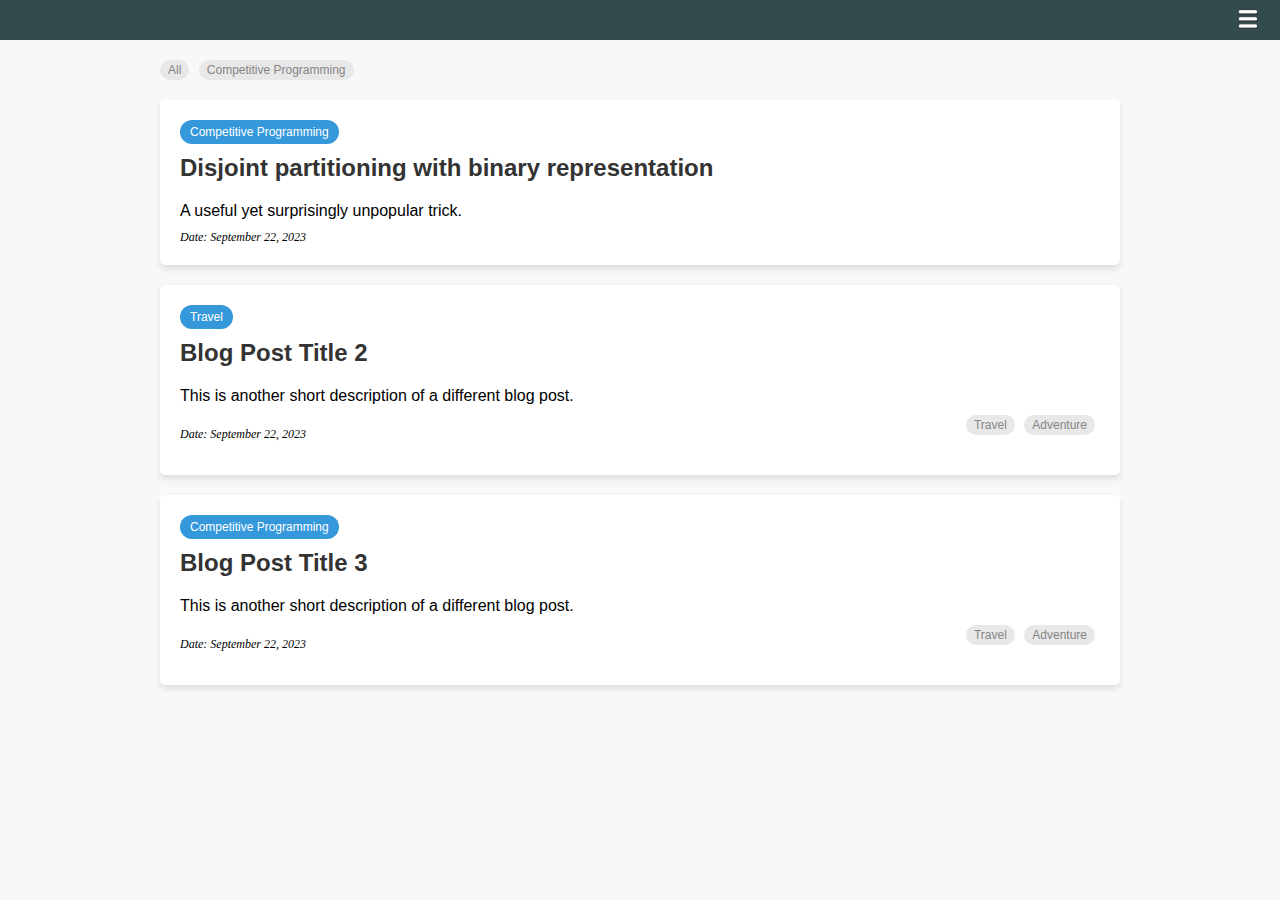
==== index.html @ b0315208 "adding blogs" ====
<!DOCTYPE html>
<html lang="en">
<head>
    <meta charset="UTF-8">
    <meta name="viewport" content="width=device-width, initial-scale=1.0">
    <link rel="stylesheet" href="style.css">
    <title>nfsTheGr8's blog</title>
</head>
<body>
    <header>
        <div id="Menu" style="height:40px;background: #344B4C;width: 100%; margin: auto; transition: height 200ms linear; overflow: hidden;">
            <img src="./photos/menu.png" style="cursor: pointer;height: 20px; width:20px; float: right; margin-right: 22px; margin-top: 9px;" onclick="var element = document.getElementById('Menu'); var currentHeight = parseInt(element.style.height); if (currentHeight === 40) { element.style.height = '115px'; } else if (currentHeight === 115) { element.style.height = '40px'; }"/>
            <br><br>
            <ul style="color: white;">
                <li> <a style= "font-family: 'Courier New', Courier, monospace; font-size:15; text-decoration: none; color: white;" href="/index.html"> Home </a></li>
                <li> <a style= "font-family: 'Courier New', Courier, monospace; font-size:15; text-decoration: none; color: white;"> About </a></li>
            </ul>
        </div>
    </header>
    
    <div class="container">
        <main>
            <!-- Add clickable tags for filtering -->
            <div class="tags">
                <a href="#" class="tag" data-tag="all">All</a>
                <a href="#" class="tag" data-tag="CP">Competitive Programming</a>
                <!-- Add more tags as needed -->
            </div>
            
            <!-- Blog Posts -->
            <div class="blog-post" data-tags="CP">
                <div class="blog-type">Competitive Programming</div>
                <h2><a href="./Bit Trick/Note.html">Disjoint partitioning with binary representation </a></h2>
                <p class="description">A useful yet surprisingly unpopular trick.</p>
                <div class="date-tags">
                    <p class="date">Date: September 22, 2023</p>
                </div>
            </div>

            <div class="blog-post" data-tags="travel">
                <div class="blog-type">Travel</div>
                <h2><a href="blog2.html">Blog Post Title 2</a></h2>
                <p class="description">This is another short description of a different blog post.</p>
                <div class="date-tags">
                    <p class="date">Date: September 22, 2023</p>
                    <div class="tags">
                        <span class="tag">Travel</span>
                        <span class="tag">Adventure</span>
                    </div>
                </div>
            </div>


            <div class="blog-post" data-tags="competitive programming">
                <div class="blog-type">Competitive Programming</div>
                <h2><a href="blog2.html">Blog Post Title 3</a></h2>
                <p class="description">This is another short description of a different blog post.</p>
                <div class="date-tags">
                    <p class="date">Date: September 22, 2023</p>
                    <div class="tags">
                        <span class="tag">Travel</span>
                        <span class="tag">Adventure</span>
                    </div>
                </div>
            </div>
            
            <!-- Add more blog posts as needed -->

        </main>
    </div>

    <script src="script.js"></script> <!-- Include JavaScript file for filtering -->
</body>
</html>
---- style.css ----
/* Reset some default styles */
body, h1, p {
    margin: 0;
    padding: 0;
}

/* Global styles */
body {
    font-family: Arial, sans-serif;
    background-color: hsl(0, 0%, 97.3%); /* Background color for the whole page */
}

.top-section {
    display: flex;
    align-items: center;
    justify-content: space-between;
   
}

.profile-image {
    width: 40px; /* Adjust the width as needed */
    height: 40px; /* Adjust the height as needed */
    border-radius: 50%;
    overflow: hidden;
    margin-right: 10px; /* Add spacing between the photo and your name */
    margin-top: 10px;
    margin-left: 5px;
}

.profile-image img {
    width: 100%;
    height: 100%;
    object-fit: cover;
}

.name-section h1 {
    margin-top: 5px;
    font-size: 22px;
    font-family:Arial, Helvetica, sans-serif;
}

.about-link {
    margin-left: auto; /* Push the About link to the right */
    margin-right: 20px;
}

.about-link a {
    text-decoration: none; /* Remove underlines from the link text */
    color: #007BFF; 
}


hr {
    border: none;
    border-top: 1px solid #ccc;
}


.container {
    max-width: 1000px;
    margin: 0 auto;
    display: flex;
    justify-content: space-between;
}


.profile-box img {
    max-width: 100%;
    max-height: 100%; /* Adjust the maximum height for the profile picture */
    border-radius: 50%;
}

.caption {
    margin-top: 10px;
}

.contact-info p {
    margin-top: 10px;
}

main {
    flex: 2;
    padding: 20px;
    width: 70%; /* Increase the width of the main content */
}

/* Styles for Tags */
.tags {
    margin-bottom: 20px;
}

.tag {
    padding: 5px 10px;
    background-color: #3498db;
    color: #fff;
    border-radius: 15px;
    margin-right: 10px;
    text-decoration: none;
    cursor: pointer;
}

/* Styles for Blog Posts */
.blog-post {
    background-color: #fff;
    padding: 20px;
    margin-bottom: 20px;
    border-radius: 5px;
    box-shadow: 0 4px 6px rgba(0, 0, 0, 0.1);
}

.blog-type {
    background-color: #3498db;
    color: #fff;
    padding: 5px 10px;
    border-radius: 15px;
    display: inline-block;
    font-size: 12px;
}

.blog-post h2 {
    font-size: 24px;
    margin-top: 10px;
}


.blog-post h2 a {
    text-decoration: none;
    font-family: "Segoe UI", Tahoma, Geneva, Verdana, sans-serif;
    font-weight: bold;
    color: #333; /* Change link color */
}



.description {
    font-size: 16px;
    margin-top: 10px;
}

.date-tags {
    display: flex;
    justify-content: space-between;
    align-items: center;
    margin-top: 10px;
}

.date {
    font-size: 12px;
    font-style: italic;
    font-family:Cambria, Cochin, Georgia, Times, 'Times New Roman', serif
}

.tags .tag {
    background-color: hsl(0, 0%, 90.9%);
    color: hsl(0, 0%, 52.3%);
    padding: 3px 8px;
    border-radius: 10px;
    margin-right: 5px;
    display: inline-block;
    font-size: 12px;
}

/* Hover effect on blog posts */
.blog-post:hover {
    transform: translateY(-3px);
    box-shadow: 0 8px 12px rgba(0, 0, 0, 0.2);
}
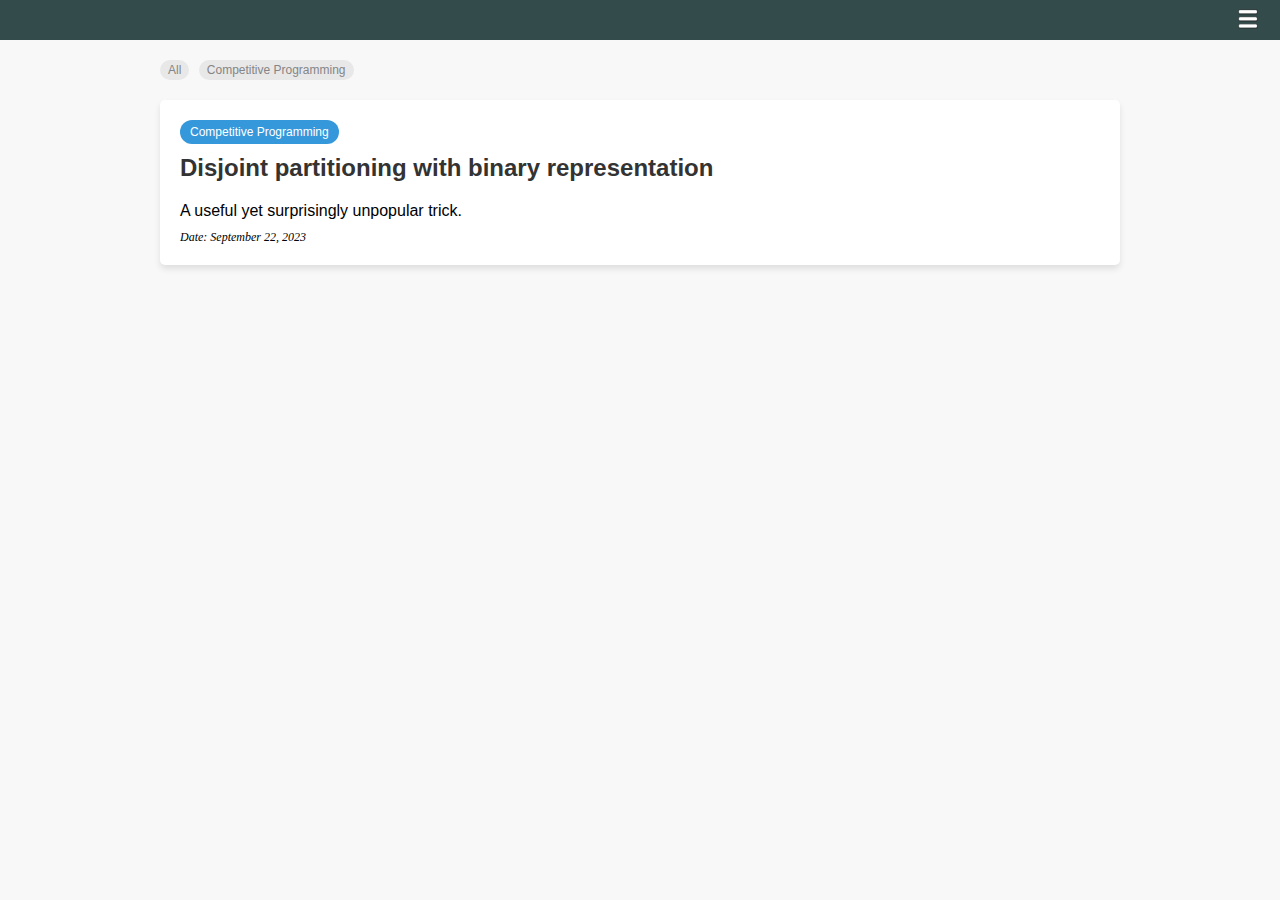
==== commit c2aadb36: "adding blogs" ====
--- a/index.html
+++ b/index.html
@@ -30,39 +30,14 @@
             <!-- Blog Posts -->
             <div class="blog-post" data-tags="CP">
                 <div class="blog-type">Competitive Programming</div>
-                <h2><a href="./Bit Trick/Note.html">Disjoint partitioning with binary representation </a></h2>
+                <h2><a href="./BitTrick/Note.html">Disjoint partitioning with binary representation </a></h2>
                 <p class="description">A useful yet surprisingly unpopular trick.</p>
                 <div class="date-tags">
                     <p class="date">Date: September 22, 2023</p>
                 </div>
             </div>
 
-            <div class="blog-post" data-tags="travel">
-                <div class="blog-type">Travel</div>
-                <h2><a href="blog2.html">Blog Post Title 2</a></h2>
-                <p class="description">This is another short description of a different blog post.</p>
-                <div class="date-tags">
-                    <p class="date">Date: September 22, 2023</p>
-                    <div class="tags">
-                        <span class="tag">Travel</span>
-                        <span class="tag">Adventure</span>
-                    </div>
-                </div>
-            </div>
-
-
-            <div class="blog-post" data-tags="competitive programming">
-                <div class="blog-type">Competitive Programming</div>
-                <h2><a href="blog2.html">Blog Post Title 3</a></h2>
-                <p class="description">This is another short description of a different blog post.</p>
-                <div class="date-tags">
-                    <p class="date">Date: September 22, 2023</p>
-                    <div class="tags">
-                        <span class="tag">Travel</span>
-                        <span class="tag">Adventure</span>
-                    </div>
-                </div>
-            </div>
+           
             
             <!-- Add more blog posts as needed -->
 
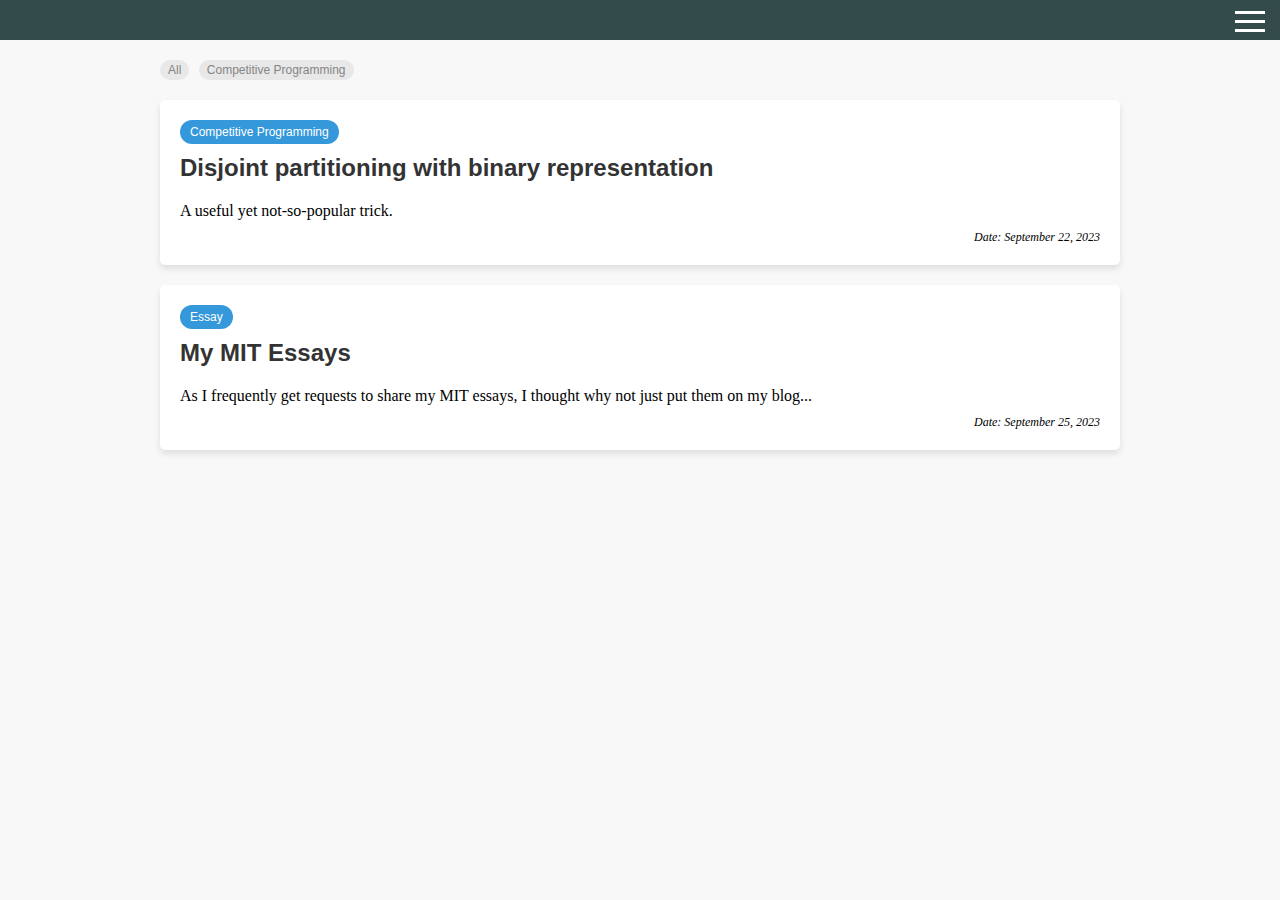
==== commit 12b6d846: "updated almost everything" ====
--- a/index.html
+++ b/index.html
@@ -4,15 +4,64 @@
     <meta charset="UTF-8">
     <meta name="viewport" content="width=device-width, initial-scale=1.0">
     <link rel="stylesheet" href="style.css">
-    <title>nfsTheGr8's blog</title>
+    <style>
+        .menu-icon {
+            display: inline-block;
+            cursor: pointer;
+            padding: 5px;
+            margin-left: auto;
+            position:absolute;
+            right: 10px;
+        }
+
+        .menu-icon .bar {
+            width: 30px;
+            height: 3px;
+            background-color: #fff;
+            margin: 6px 0;
+            transition: 0.4s;
+        }
+
+        .menu-icon.active .bar:nth-child(1) {
+            transform: rotate(-45deg) translate(-5px, 6px);
+        }
+
+        .menu-icon.active .bar:nth-child(2) {
+            opacity: 0;
+        }
+
+        .menu-icon.active .bar:nth-child(3) {
+            transform: rotate(45deg) translate(-5px, -6px);
+        }
+    </style>
+    <title>nafis_shifat's blog</title>
 </head>
 <body>
     <header>
         <div id="Menu" style="height:40px;background: #344B4C;width: 100%; margin: auto; transition: height 200ms linear; overflow: hidden;">
-            <img src="./photos/menu.png" style="cursor: pointer;height: 20px; width:20px; float: right; margin-right: 22px; margin-top: 9px;" onclick="var element = document.getElementById('Menu'); var currentHeight = parseInt(element.style.height); if (currentHeight === 40) { element.style.height = '115px'; } else if (currentHeight === 115) { element.style.height = '40px'; }"/>
-            <br><br>
+            <div class="menu-icon" onclick="toggleMenu()">
+                <div class="bar"></div>
+                <div class="bar"></div>
+                <div class="bar"></div>
+            </div>
+        
+            <script>
+                function toggleMenu() {
+                    const menuIcon = document.querySelector('.menu-icon');
+                    menuIcon.classList.toggle('active');
+                    var element = document.getElementById('Menu');
+                    var currentHeight = parseInt(element.style.height);
+                    if (currentHeight === 40) {
+                         element.style.height = '115px';
+                    } else if (currentHeight === 115) { 
+                        element.style.height = '40px'
+                    }
+                }
+            </script>
+            <br>
+            <br>
             <ul style="color: white;">
-                <li> <a style= "font-family: 'Courier New', Courier, monospace; font-size:15; text-decoration: none; color: white;" href="/index.html"> Home </a></li>
+                <li> <a style= "font-family: 'Courier New', Courier, monospace; font-size:15; text-decoration: none; color: white;" href="./index.html"> Home </a></li>
                 <li> <a style= "font-family: 'Courier New', Courier, monospace; font-size:15; text-decoration: none; color: white;"> About </a></li>
             </ul>
         </div>
@@ -30,10 +79,19 @@
             <!-- Blog Posts -->
             <div class="blog-post" data-tags="CP">
                 <div class="blog-type">Competitive Programming</div>
-                <h2><a href="./BitTrick/Note.html">Disjoint partitioning with binary representation </a></h2>
-                <p class="description">A useful yet surprisingly unpopular trick.</p>
+                <h2><a href="./Bit_Trick.html">Disjoint partitioning with binary representation </a></h2>
+                <p class="description">A useful yet not-so-popular trick.</p>
                 <div class="date-tags">
                     <p class="date">Date: September 22, 2023</p>
+                </div>
+            </div>
+
+            <div class="blog-post" data-tags="MIT Essay">
+                <div class="blog-type">Essay</div>
+                <h2><a href="./mit_essays.html">My MIT Essays</a></h2>
+                <p class="description"> As I frequently get requests to share my MIT essays, I thought why not just put them on my blog... </p>
+                <div class="date-tags">
+                    <p class="date">Date: September 25, 2023</p>
                 </div>
             </div>
 
--- a/style.css
+++ b/style.css
@@ -135,6 +135,7 @@
 .description {
     font-size: 16px;
     margin-top: 10px;
+    font-family:Georgia, 'Times New Roman', Times, serif
 }
 
 .date-tags {
@@ -147,7 +148,8 @@
 .date {
     font-size: 12px;
     font-style: italic;
-    font-family:Cambria, Cochin, Georgia, Times, 'Times New Roman', serif
+    font-family:Cambria, Cochin, Georgia, Times, 'Times New Roman', serif;
+    margin-left: auto;
 }
 
 .tags .tag {
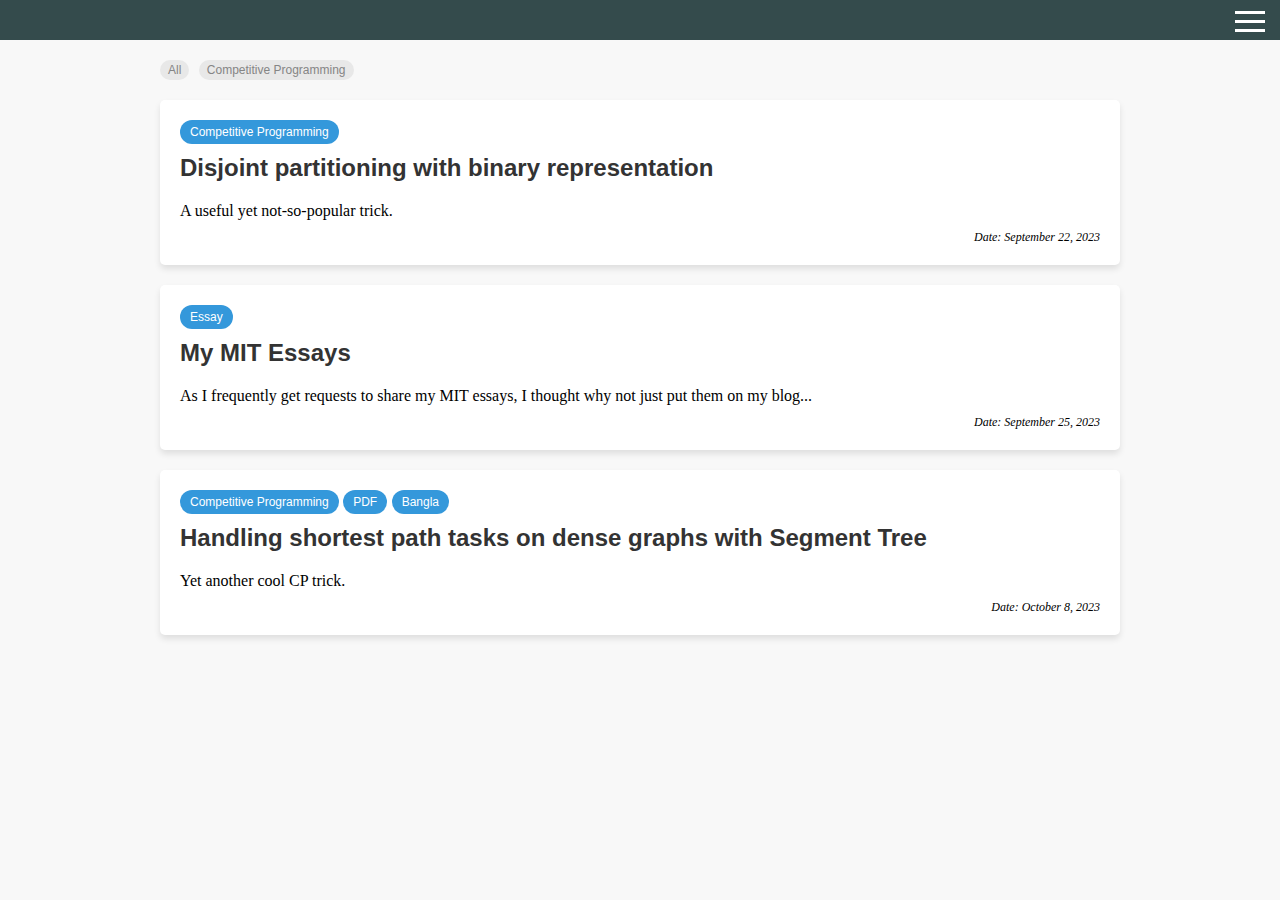
==== commit 86a2501d: "added new stuff" ====
--- a/index.html
+++ b/index.html
@@ -95,6 +95,15 @@
                 </div>
             </div>
 
+            <div class="blog-post" data-tags="CP">
+                <div class="blog-type">Competitive Programming</div> <div class="blog-type">PDF</div> <div class="blog-type">Bangla</div>
+                <h2><a href="./Notes/shortest_path_optimization_with_segtree.pdf" target="_blank">Handling shortest path tasks on dense graphs with Segment Tree</a></h2>
+                <p class="description">Yet another cool CP trick.</p>
+                <div class="date-tags">
+                    <p class="date">Date: October 8, 2023</p>
+                </div>
+            </div>
+
            
             
             <!-- Add more blog posts as needed -->
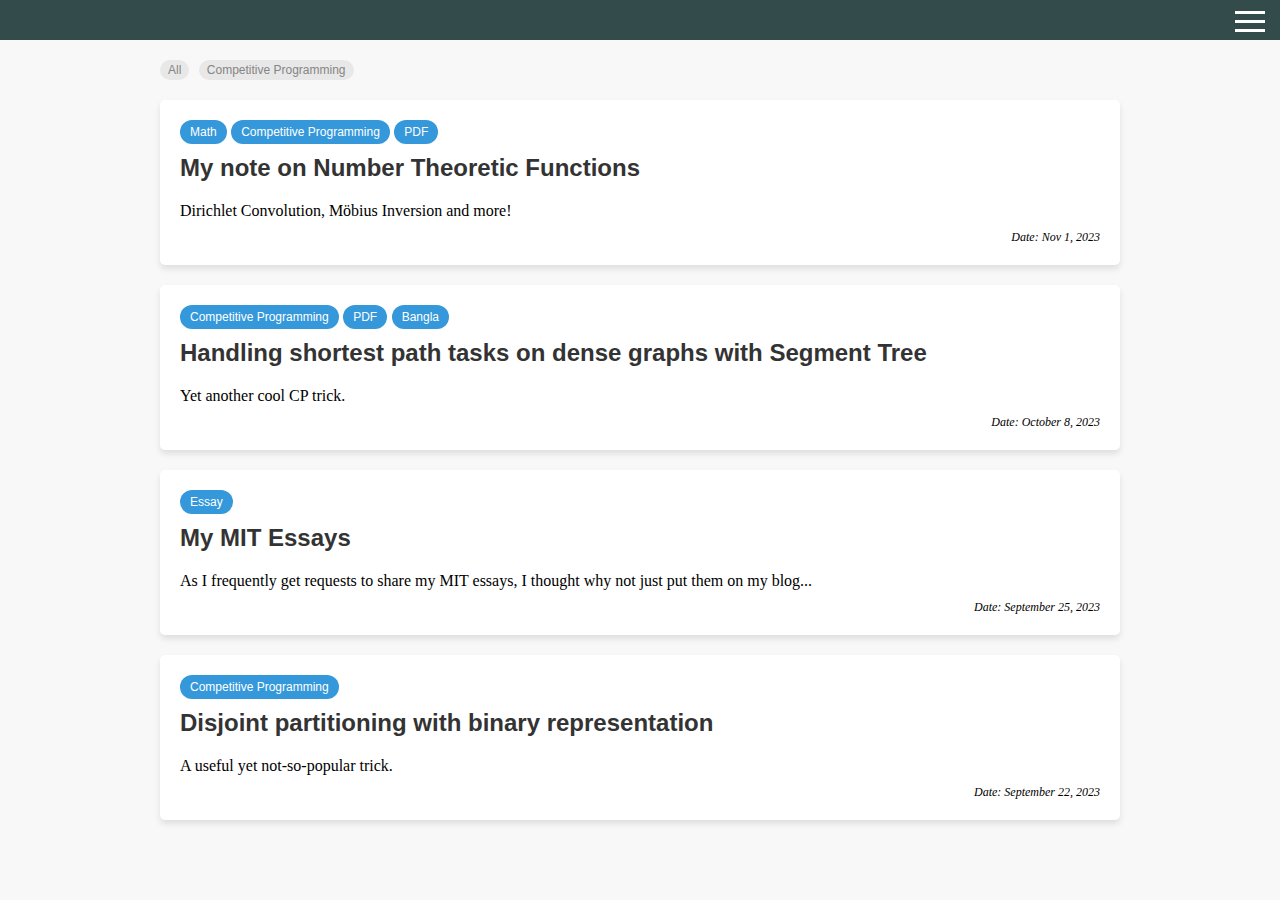
==== commit e4b71ca3: "added NT node" ====
--- a/index.html
+++ b/index.html
@@ -77,12 +77,23 @@
             </div>
             
             <!-- Blog Posts -->
+
             <div class="blog-post" data-tags="CP">
-                <div class="blog-type">Competitive Programming</div>
-                <h2><a href="./Bit_Trick.html">Disjoint partitioning with binary representation </a></h2>
-                <p class="description">A useful yet not-so-popular trick.</p>
+                <div class="blog-type">Math</div> <div class="blog-type">Competitive Programming</div> <div class="blog-type">PDF</div>
+                <h2><a href="./Notes/NTFunctions.pdf" target="_blank">My note on Number Theoretic Functions</a></h2>
+                <p class="description">Dirichlet Convolution, Möbius Inversion and more!</p>
                 <div class="date-tags">
-                    <p class="date">Date: September 22, 2023</p>
+                    <p class="date">Date: Nov 1, 2023</p>
+                </div>
+            </div>
+            
+
+            <div class="blog-post" data-tags="CP">
+                <div class="blog-type">Competitive Programming</div> <div class="blog-type">PDF</div> <div class="blog-type">Bangla</div>
+                <h2><a href="./Notes/shortest_path_optimization_with_segtree.pdf" target="_blank">Handling shortest path tasks on dense graphs with Segment Tree</a></h2>
+                <p class="description">Yet another cool CP trick.</p>
+                <div class="date-tags">
+                    <p class="date">Date: October 8, 2023</p>
                 </div>
             </div>
 
@@ -94,13 +105,12 @@
                     <p class="date">Date: September 25, 2023</p>
                 </div>
             </div>
-
             <div class="blog-post" data-tags="CP">
-                <div class="blog-type">Competitive Programming</div> <div class="blog-type">PDF</div> <div class="blog-type">Bangla</div>
-                <h2><a href="./Notes/shortest_path_optimization_with_segtree.pdf" target="_blank">Handling shortest path tasks on dense graphs with Segment Tree</a></h2>
-                <p class="description">Yet another cool CP trick.</p>
+                <div class="blog-type">Competitive Programming</div>
+                <h2><a href="./Bit_Trick.html">Disjoint partitioning with binary representation </a></h2>
+                <p class="description">A useful yet not-so-popular trick.</p>
                 <div class="date-tags">
-                    <p class="date">Date: October 8, 2023</p>
+                    <p class="date">Date: September 22, 2023</p>
                 </div>
             </div>
 
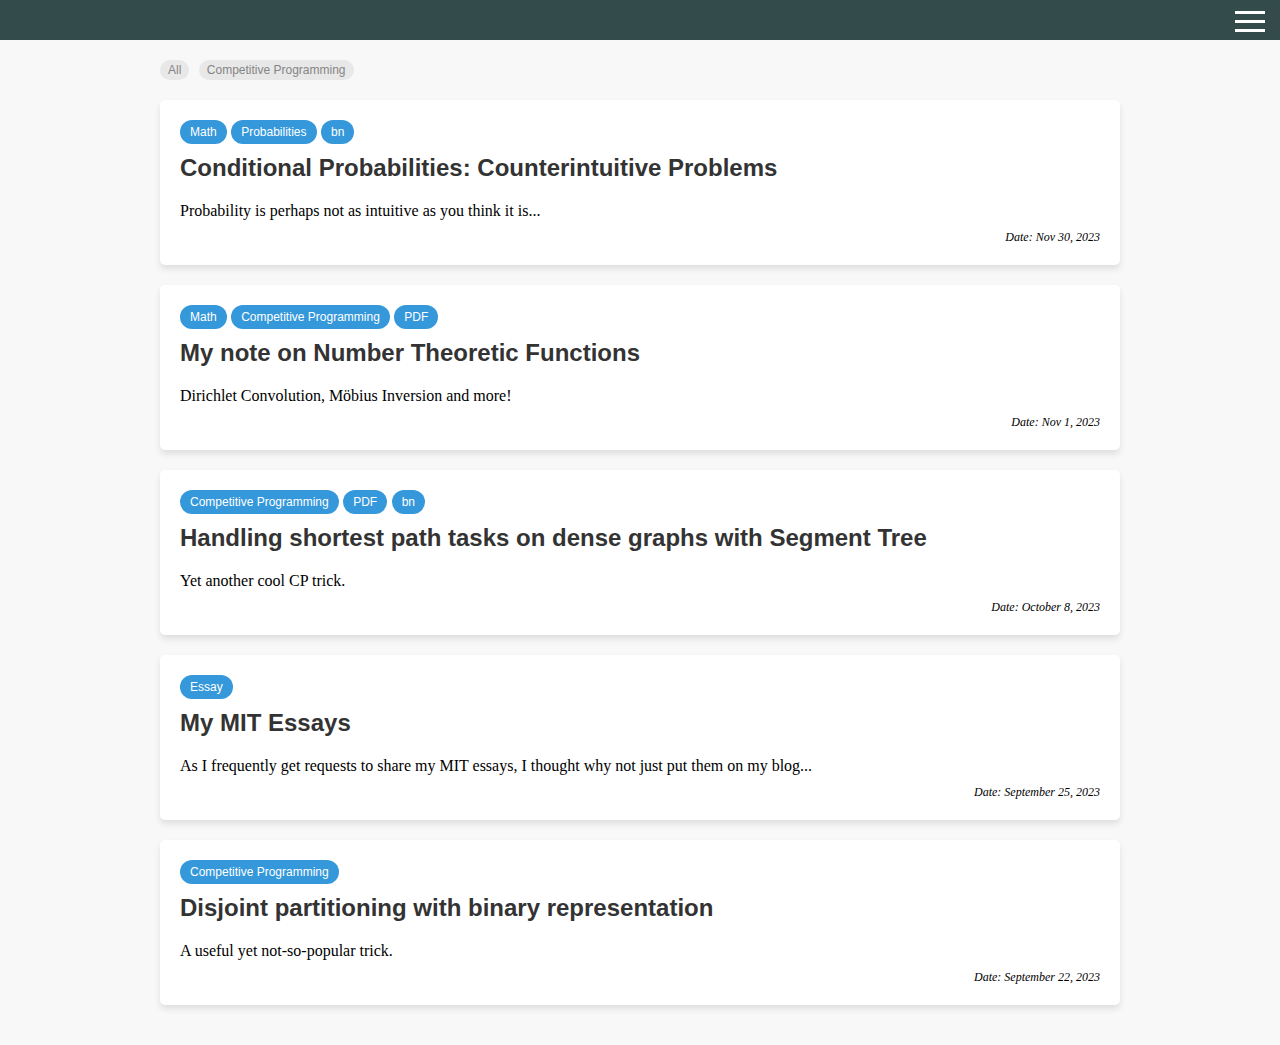
==== commit ca8ecd0f: "added new blog" ====
--- a/index.html
+++ b/index.html
@@ -77,6 +77,14 @@
             </div>
             
             <!-- Blog Posts -->
+            <div class="blog-post" data-tags="CP">
+                <div class="blog-type">Math</div> <div class="blog-type">Probabilities</div> <div class="blog-type">bn</div>
+                <h2><a href="./Conditional Probability Counterintuitive problems.html">Conditional Probabilities: Counterintuitive Problems</a></h2>
+                <p class="description">Probability is perhaps not as intuitive as you think it is...</p>
+                <div class="date-tags">
+                    <p class="date">Date: Nov 30, 2023</p>
+                </div>
+            </div>
 
             <div class="blog-post" data-tags="CP">
                 <div class="blog-type">Math</div> <div class="blog-type">Competitive Programming</div> <div class="blog-type">PDF</div>
@@ -89,7 +97,7 @@
             
 
             <div class="blog-post" data-tags="CP">
-                <div class="blog-type">Competitive Programming</div> <div class="blog-type">PDF</div> <div class="blog-type">Bangla</div>
+                <div class="blog-type">Competitive Programming</div> <div class="blog-type">PDF</div> <div class="blog-type">bn</div>
                 <h2><a href="./Notes/shortest_path_optimization_with_segtree.pdf" target="_blank">Handling shortest path tasks on dense graphs with Segment Tree</a></h2>
                 <p class="description">Yet another cool CP trick.</p>
                 <div class="date-tags">
